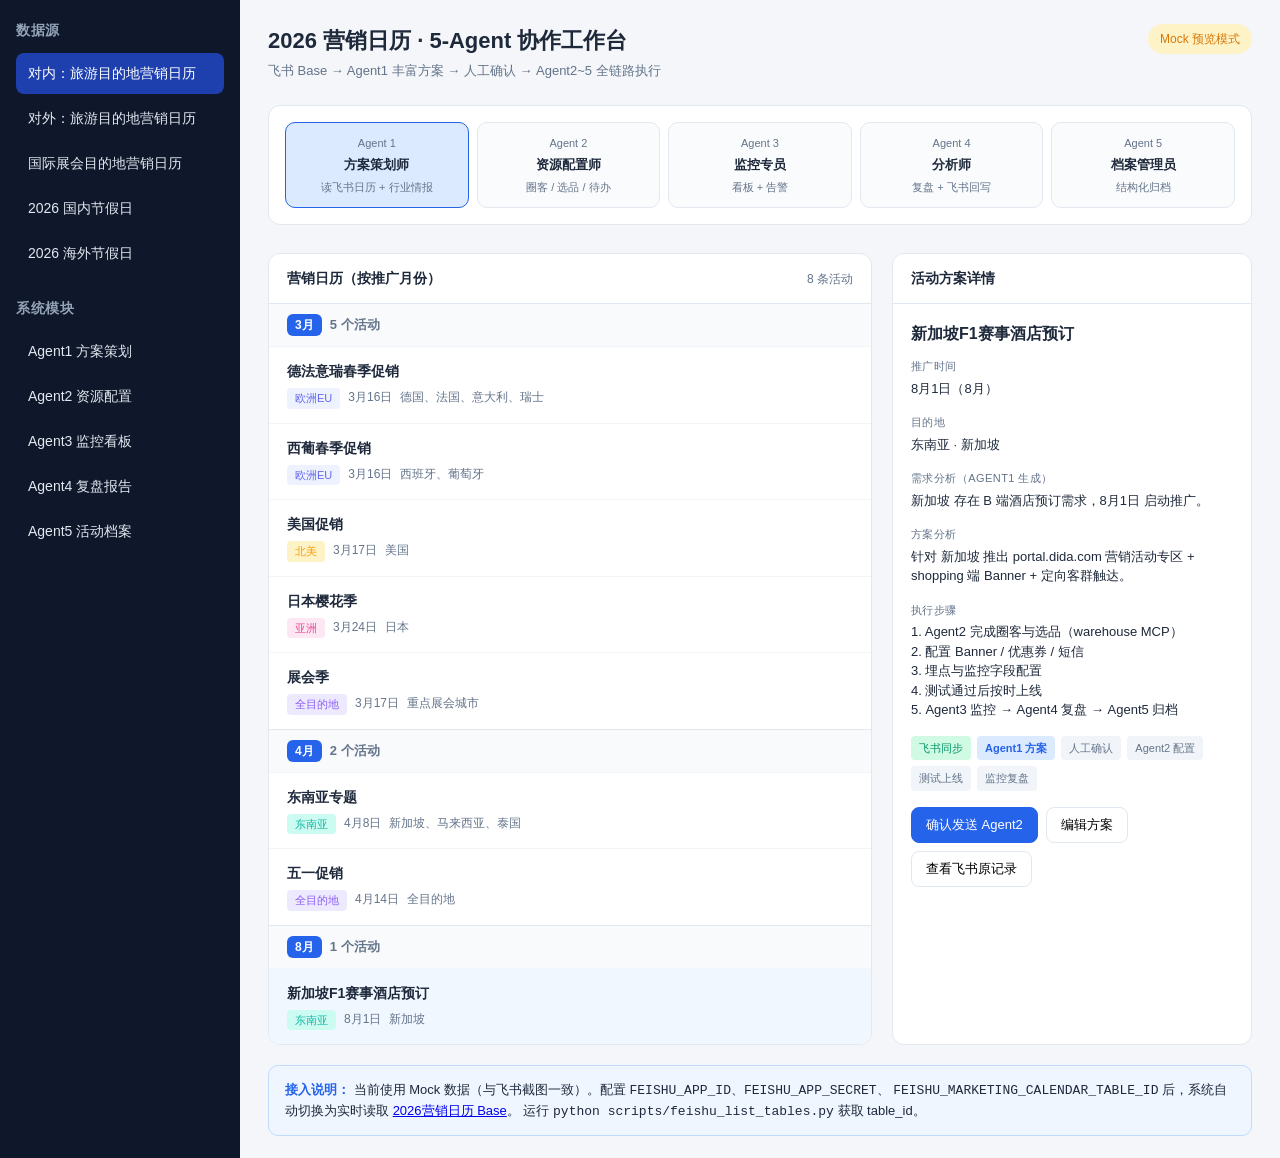
==== index.html @ 341469f4 "增加公开演示入口" ====
<!doctype html>
<html lang="zh-CN">
<head>
  <meta charset="utf-8">
  <meta http-equiv="refresh" content="0; url=ui/preview.html">
  <title>多Agent营销系统演示</title>
</head>
<body>
  <p>正在打开演示页面…</p>
  <script>location.replace('ui/preview.html');</script>
</body>
</html>
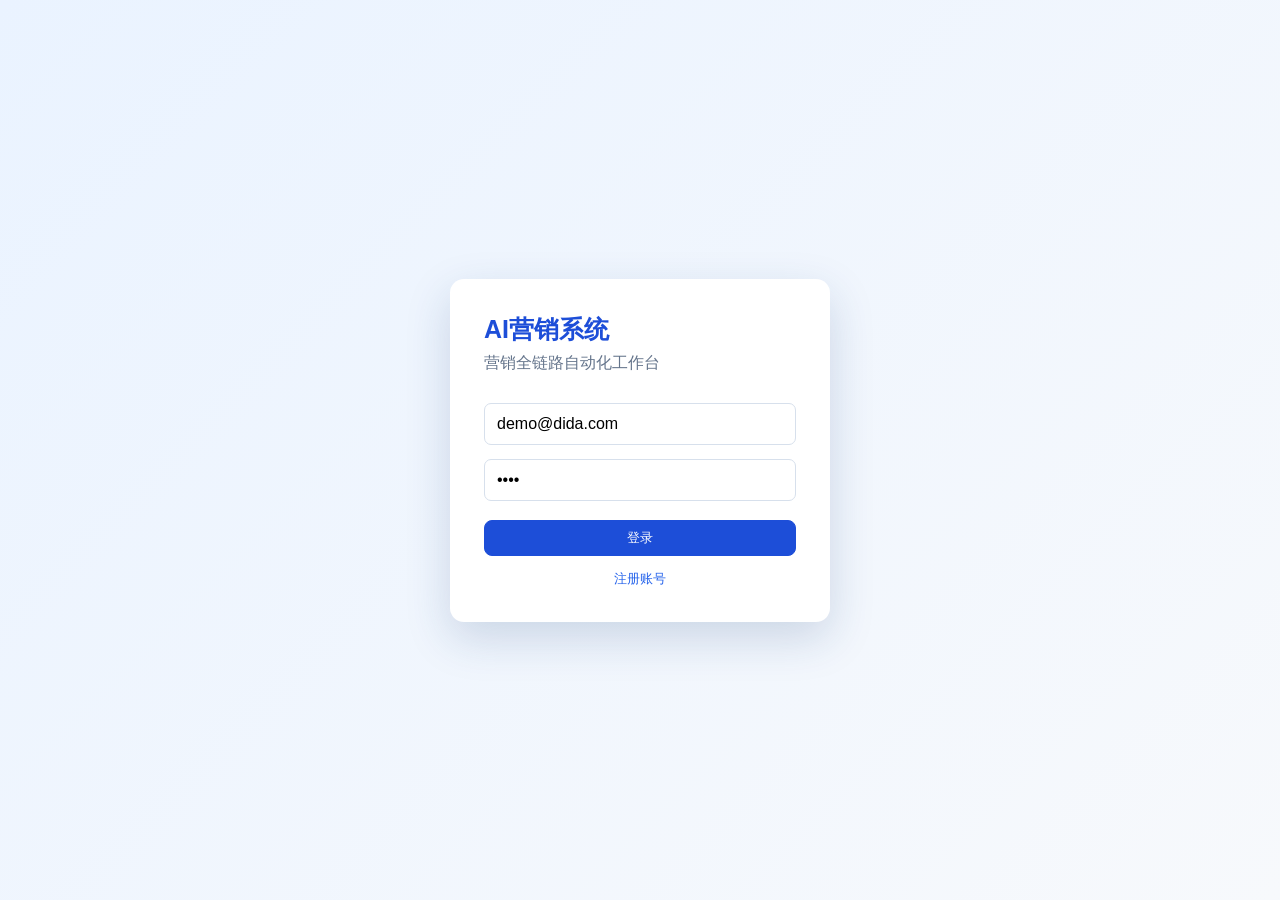
==== commit ef859c47: "将公开演示入口切换为完整营销系统界面" ====
--- a/index.html
+++ b/index.html
@@ -2,11 +2,11 @@
 <html lang="zh-CN">
 <head>
   <meta charset="utf-8">
-  <meta http-equiv="refresh" content="0; url=ui/preview.html">
+  <meta http-equiv="refresh" content="0; url=ui/dashboard/index.html">
   <title>多Agent营销系统演示</title>
 </head>
 <body>
-  <p>正在打开演示页面…</p>
-  <script>location.replace('ui/preview.html');</script>
+  <p>正在打开营销系统界面…</p>
+  <script>location.replace('ui/dashboard/index.html');</script>
 </body>
 </html>
